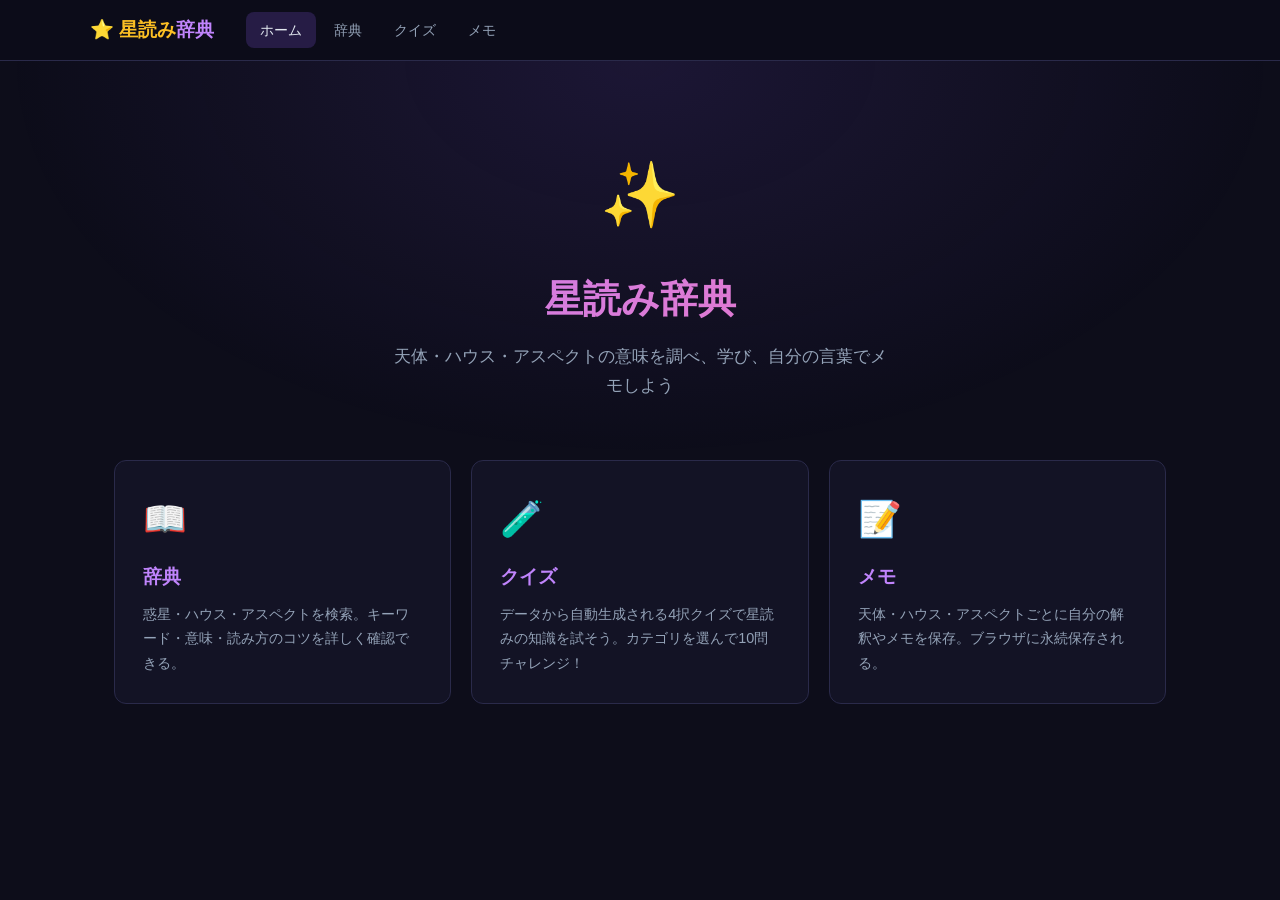
==== index.html @ 4957e8a0 "Initial commit: 星読み辞典 サイト骨格" ====
<!DOCTYPE html>
<html lang="ja">
<head>
  <meta charset="UTF-8">
  <meta name="viewport" content="width=device-width, initial-scale=1.0">
  <title>星読み辞典</title>
  <link rel="stylesheet" href="./css/style.css">
</head>
<body>
  <div class="stars-bg" id="stars-bg"></div>

  <nav>
    <div class="nav-inner">
      <a class="nav-logo" href="index.html">⭐ <span>星読み</span>辞典</a>
      <div class="nav-links">
        <a href="index.html">ホーム</a>
        <a href="dictionary.html">辞典</a>
        <a href="quiz.html">クイズ</a>
        <a href="memo.html">メモ</a>
      </div>
    </div>
  </nav>

  <main>
    <div class="hero">
      <span class="hero-symbol">✨</span>
      <h1>星読み辞典</h1>
      <p>天体・ハウス・アスペクトの意味を調べ、学び、自分の言葉でメモしよう</p>
    </div>

    <div class="cards-grid">
      <a class="card" href="dictionary.html">
        <span class="card-icon">📖</span>
        <h2>辞典</h2>
        <p>惑星・ハウス・アスペクトを検索。キーワード・意味・読み方のコツを詳しく確認できる。</p>
      </a>
      <a class="card" href="quiz.html">
        <span class="card-icon">🧪</span>
        <h2>クイズ</h2>
        <p>データから自動生成される4択クイズで星読みの知識を試そう。カテゴリを選んで10問チャレンジ！</p>
      </a>
      <a class="card" href="memo.html">
        <span class="card-icon">📝</span>
        <h2>メモ</h2>
        <p>天体・ハウス・アスペクトごとに自分の解釈やメモを保存。ブラウザに永続保存される。</p>
      </a>
    </div>
  </main>

  <div class="modal-overlay" id="modal-overlay">
    <div class="modal" id="modal-content"></div>
  </div>

  <script src="./js/app.js"></script>
</body>
</html>
---- css/style.css ----
:root {
  --bg: #0d0d1a;
  --bg-card: #131325;
  --bg-card2: #1a1a2e;
  --border: #2a2a4a;
  --accent: #8b5cf6;
  --accent2: #c084fc;
  --accent3: #f472b6;
  --gold: #fbbf24;
  --text: #e2e8f0;
  --text-muted: #94a3b8;
  --soft: #30d5c8;
  --hard: #f87171;
  --neutral: #a3e635;
  --radius: 12px;
  --shadow: 0 4px 20px rgba(139,92,246,0.15);
}

* { box-sizing: border-box; margin: 0; padding: 0; }

body {
  font-family: 'Hiragino Kaku Gothic ProN', 'Meiryo', sans-serif;
  background: var(--bg);
  color: var(--text);
  min-height: 100vh;
  line-height: 1.7;
}

/* ===== NAV ===== */
nav {
  background: rgba(13,13,26,0.95);
  backdrop-filter: blur(12px);
  border-bottom: 1px solid var(--border);
  position: sticky;
  top: 0;
  z-index: 100;
  padding: 0 24px;
}
.nav-inner {
  max-width: 1100px;
  margin: 0 auto;
  display: flex;
  align-items: center;
  gap: 32px;
  height: 60px;
}
.nav-logo {
  font-size: 1.2rem;
  font-weight: 700;
  color: var(--accent2);
  text-decoration: none;
  white-space: nowrap;
}
.nav-logo span { color: var(--gold); }
.nav-links { display: flex; gap: 4px; flex: 1; }
.nav-links a {
  color: var(--text-muted);
  text-decoration: none;
  padding: 6px 14px;
  border-radius: 8px;
  font-size: 0.9rem;
  transition: all 0.2s;
}
.nav-links a:hover, .nav-links a.active {
  color: var(--text);
  background: rgba(139,92,246,0.2);
}

/* ===== HERO (index) ===== */
.hero {
  text-align: center;
  padding: 80px 24px 60px;
  background: radial-gradient(ellipse at 50% 0%, rgba(139,92,246,0.12) 0%, transparent 70%);
}
.hero-symbol {
  font-size: 4rem;
  display: block;
  margin-bottom: 16px;
  animation: float 4s ease-in-out infinite;
}
@keyframes float {
  0%, 100% { transform: translateY(0); }
  50% { transform: translateY(-10px); }
}
.hero h1 {
  font-size: 2.4rem;
  font-weight: 800;
  background: linear-gradient(135deg, var(--accent2), var(--accent3));
  -webkit-background-clip: text;
  -webkit-text-fill-color: transparent;
  background-clip: text;
  margin-bottom: 12px;
}
.hero p { color: var(--text-muted); font-size: 1.05rem; max-width: 500px; margin: 0 auto; }

/* ===== CARDS GRID ===== */
.cards-grid {
  display: grid;
  grid-template-columns: repeat(auto-fit, minmax(280px, 1fr));
  gap: 20px;
  max-width: 1100px;
  margin: 0 auto;
  padding: 0 24px 80px;
}
.card {
  background: var(--bg-card);
  border: 1px solid var(--border);
  border-radius: var(--radius);
  padding: 28px;
  cursor: pointer;
  transition: all 0.25s;
  text-decoration: none;
  color: inherit;
  display: block;
}
.card:hover {
  border-color: var(--accent);
  box-shadow: var(--shadow);
  transform: translateY(-3px);
}
.card-icon { font-size: 2.2rem; margin-bottom: 12px; display: block; }
.card h2 { font-size: 1.2rem; margin-bottom: 8px; color: var(--accent2); }
.card p { color: var(--text-muted); font-size: 0.9rem; }

/* ===== PAGE HEADER ===== */
.page-header {
  max-width: 1100px;
  margin: 0 auto;
  padding: 40px 24px 24px;
}
.page-header h1 {
  font-size: 1.8rem;
  font-weight: 700;
  color: var(--accent2);
  margin-bottom: 6px;
}
.page-header p { color: var(--text-muted); font-size: 0.95rem; }

/* ===== TABS ===== */
.tabs {
  display: flex;
  gap: 4px;
  max-width: 1100px;
  margin: 0 auto 24px;
  padding: 0 24px;
}
.tab-btn {
  padding: 8px 20px;
  border: 1px solid var(--border);
  border-radius: 8px;
  background: transparent;
  color: var(--text-muted);
  cursor: pointer;
  font-size: 0.95rem;
  transition: all 0.2s;
  font-family: inherit;
}
.tab-btn:hover { color: var(--text); border-color: var(--accent); }
.tab-btn.active {
  background: rgba(139,92,246,0.2);
  border-color: var(--accent);
  color: var(--text);
}

/* ===== SEARCH ===== */
.search-bar {
  max-width: 1100px;
  margin: 0 auto 24px;
  padding: 0 24px;
}
.search-bar input {
  width: 100%;
  padding: 10px 16px;
  background: var(--bg-card);
  border: 1px solid var(--border);
  border-radius: 8px;
  color: var(--text);
  font-size: 0.95rem;
  font-family: inherit;
  outline: none;
  transition: border-color 0.2s;
}
.search-bar input:focus { border-color: var(--accent); }
.search-bar input::placeholder { color: var(--text-muted); }

/* ===== ITEM LIST ===== */
.item-list {
  max-width: 1100px;
  margin: 0 auto;
  padding: 0 24px 60px;
  display: grid;
  grid-template-columns: repeat(auto-fill, minmax(300px, 1fr));
  gap: 16px;
}
.item-card {
  background: var(--bg-card);
  border: 1px solid var(--border);
  border-radius: var(--radius);
  padding: 20px;
  cursor: pointer;
  transition: all 0.2s;
}
.item-card:hover {
  border-color: var(--accent);
  box-shadow: var(--shadow);
}
.item-card-header {
  display: flex;
  align-items: center;
  gap: 12px;
  margin-bottom: 10px;
}
.item-symbol {
  font-size: 1.6rem;
  width: 40px;
  text-align: center;
  flex-shrink: 0;
}
.item-title { font-size: 1.05rem; font-weight: 600; }
.item-sub { font-size: 0.82rem; color: var(--text-muted); }
.item-keywords {
  display: flex;
  flex-wrap: wrap;
  gap: 6px;
  margin-top: 10px;
}
.keyword-tag {
  background: rgba(139,92,246,0.15);
  border: 1px solid rgba(139,92,246,0.3);
  color: var(--accent2);
  padding: 2px 8px;
  border-radius: 20px;
  font-size: 0.78rem;
}
.nature-soft { color: var(--soft); }
.nature-hard { color: var(--hard); }
.nature-neutral { color: var(--neutral); }

/* ===== MODAL ===== */
.modal-overlay {
  display: none;
  position: fixed;
  inset: 0;
  background: rgba(0,0,0,0.7);
  backdrop-filter: blur(4px);
  z-index: 200;
  align-items: flex-start;
  justify-content: center;
  overflow-y: auto;
  padding: 40px 16px;
}
.modal-overlay.open { display: flex; }
.modal {
  background: var(--bg-card2);
  border: 1px solid var(--border);
  border-radius: 16px;
  width: 100%;
  max-width: 680px;
  padding: 32px;
  position: relative;
  animation: slideUp 0.25s ease;
}
@keyframes slideUp {
  from { opacity: 0; transform: translateY(20px); }
  to { opacity: 1; transform: translateY(0); }
}
.modal-close {
  position: absolute;
  top: 16px;
  right: 16px;
  background: transparent;
  border: none;
  color: var(--text-muted);
  font-size: 1.4rem;
  cursor: pointer;
  line-height: 1;
  padding: 4px 8px;
  border-radius: 6px;
}
.modal-close:hover { background: rgba(255,255,255,0.1); color: var(--text); }
.modal-symbol { font-size: 3rem; margin-bottom: 8px; display: block; }
.modal h2 { font-size: 1.5rem; font-weight: 700; margin-bottom: 4px; }
.modal-sub { color: var(--text-muted); margin-bottom: 20px; font-size: 0.9rem; }
.modal-section { margin-bottom: 20px; }
.modal-section h3 {
  font-size: 0.82rem;
  text-transform: uppercase;
  letter-spacing: 0.08em;
  color: var(--accent);
  margin-bottom: 8px;
  padding-bottom: 4px;
  border-bottom: 1px solid var(--border);
}
.modal-section p { color: var(--text-muted); font-size: 0.92rem; line-height: 1.8; }
.modal-note-area {
  width: 100%;
  background: var(--bg-card);
  border: 1px solid var(--border);
  border-radius: 8px;
  color: var(--text);
  padding: 10px 14px;
  font-size: 0.9rem;
  font-family: inherit;
  resize: vertical;
  min-height: 80px;
  outline: none;
  transition: border-color 0.2s;
}
.modal-note-area:focus { border-color: var(--accent); }
.modal-note-save {
  margin-top: 8px;
  padding: 7px 18px;
  background: var(--accent);
  border: none;
  border-radius: 8px;
  color: white;
  cursor: pointer;
  font-size: 0.88rem;
  font-family: inherit;
  transition: background 0.2s;
}
.modal-note-save:hover { background: var(--accent2); }
.saved-badge {
  display: inline-block;
  margin-left: 10px;
  color: var(--soft);
  font-size: 0.82rem;
  opacity: 0;
  transition: opacity 0.3s;
}
.saved-badge.show { opacity: 1; }

/* ===== QUIZ ===== */
.quiz-wrap {
  max-width: 700px;
  margin: 0 auto;
  padding: 0 24px 60px;
}
.quiz-settings {
  background: var(--bg-card);
  border: 1px solid var(--border);
  border-radius: var(--radius);
  padding: 24px;
  margin-bottom: 24px;
}
.quiz-settings h2 { font-size: 1.1rem; margin-bottom: 16px; color: var(--accent2); }
.checkbox-group { display: flex; gap: 12px; flex-wrap: wrap; margin-bottom: 16px; }
.checkbox-group label {
  display: flex;
  align-items: center;
  gap: 6px;
  cursor: pointer;
  padding: 6px 14px;
  border: 1px solid var(--border);
  border-radius: 8px;
  font-size: 0.9rem;
  transition: all 0.2s;
}
.checkbox-group input[type=checkbox] { display: none; }
.checkbox-group label:has(input:checked) {
  border-color: var(--accent);
  background: rgba(139,92,246,0.2);
  color: var(--text);
}
.btn-primary {
  padding: 10px 24px;
  background: var(--accent);
  border: none;
  border-radius: 10px;
  color: white;
  font-size: 1rem;
  font-family: inherit;
  cursor: pointer;
  transition: all 0.2s;
}
.btn-primary:hover { background: var(--accent2); transform: translateY(-1px); }
.btn-primary:disabled { opacity: 0.5; cursor: default; transform: none; }

.quiz-card {
  background: var(--bg-card);
  border: 1px solid var(--border);
  border-radius: var(--radius);
  padding: 28px;
}
.quiz-progress {
  font-size: 0.85rem;
  color: var(--text-muted);
  margin-bottom: 8px;
}
.quiz-score-inline { float: right; }
.quiz-question {
  font-size: 1.15rem;
  font-weight: 600;
  margin-bottom: 6px;
}
.quiz-category {
  font-size: 0.8rem;
  color: var(--accent);
  margin-bottom: 20px;
}
.quiz-choices { display: flex; flex-direction: column; gap: 10px; }
.choice-btn {
  padding: 12px 18px;
  background: var(--bg-card2);
  border: 1px solid var(--border);
  border-radius: 10px;
  color: var(--text);
  font-size: 0.95rem;
  font-family: inherit;
  cursor: pointer;
  text-align: left;
  transition: all 0.2s;
}
.choice-btn:hover:not(:disabled) { border-color: var(--accent); background: rgba(139,92,246,0.1); }
.choice-btn.correct { border-color: var(--soft); background: rgba(48,213,200,0.12); color: var(--soft); }
.choice-btn.wrong { border-color: var(--hard); background: rgba(248,113,113,0.12); color: var(--hard); }
.choice-btn:disabled { cursor: default; }
.quiz-feedback {
  margin-top: 16px;
  padding: 12px 16px;
  border-radius: 8px;
  font-size: 0.9rem;
  display: none;
}
.quiz-feedback.show { display: block; }
.quiz-feedback.correct { background: rgba(48,213,200,0.1); color: var(--soft); border: 1px solid rgba(48,213,200,0.3); }
.quiz-feedback.wrong { background: rgba(248,113,113,0.1); color: var(--hard); border: 1px solid rgba(248,113,113,0.3); }
.quiz-next { margin-top: 14px; display: none; }
.quiz-next.show { display: block; }

.quiz-result {
  text-align: center;
  padding: 40px 24px;
  background: var(--bg-card);
  border: 1px solid var(--border);
  border-radius: var(--radius);
}
.result-score { font-size: 3.5rem; font-weight: 800; color: var(--accent2); margin-bottom: 8px; }
.result-msg { color: var(--text-muted); margin-bottom: 24px; }

/* ===== MEMO ===== */
.memo-wrap {
  max-width: 1100px;
  margin: 0 auto;
  padding: 0 24px 60px;
  display: grid;
  grid-template-columns: 320px 1fr;
  gap: 24px;
  align-items: start;
}
@media (max-width: 700px) { .memo-wrap { grid-template-columns: 1fr; } }
.memo-sidebar {
  background: var(--bg-card);
  border: 1px solid var(--border);
  border-radius: var(--radius);
  overflow: hidden;
  position: sticky;
  top: 80px;
}
.memo-sidebar-header {
  padding: 14px 18px;
  border-bottom: 1px solid var(--border);
  font-size: 0.85rem;
  color: var(--text-muted);
}
.memo-list { max-height: 60vh; overflow-y: auto; }
.memo-list-item {
  padding: 12px 18px;
  border-bottom: 1px solid var(--border);
  cursor: pointer;
  transition: background 0.15s;
  display: flex;
  align-items: center;
  gap: 10px;
}
.memo-list-item:hover { background: rgba(139,92,246,0.08); }
.memo-list-item.active { background: rgba(139,92,246,0.15); border-left: 3px solid var(--accent); }
.memo-item-sym { font-size: 1.2rem; }
.memo-item-name { font-size: 0.9rem; font-weight: 500; }
.memo-item-preview { font-size: 0.75rem; color: var(--text-muted); white-space: nowrap; overflow: hidden; text-overflow: ellipsis; max-width: 160px; }
.memo-main {
  background: var(--bg-card);
  border: 1px solid var(--border);
  border-radius: var(--radius);
  padding: 28px;
}
.memo-main-header { margin-bottom: 20px; }
.memo-main-header h2 { font-size: 1.3rem; font-weight: 700; margin-bottom: 4px; }
.memo-main-header p { color: var(--text-muted); font-size: 0.88rem; }
.memo-editor {
  width: 100%;
  background: var(--bg-card2);
  border: 1px solid var(--border);
  border-radius: 10px;
  color: var(--text);
  padding: 14px;
  font-size: 0.93rem;
  font-family: inherit;
  resize: vertical;
  min-height: 200px;
  outline: none;
  line-height: 1.8;
  transition: border-color 0.2s;
}
.memo-editor:focus { border-color: var(--accent); }
.memo-actions {
  display: flex;
  align-items: center;
  gap: 12px;
  margin-top: 12px;
}
.memo-timestamp { font-size: 0.8rem; color: var(--text-muted); margin-left: auto; }
.memo-empty {
  color: var(--text-muted);
  font-size: 0.95rem;
  padding: 40px;
  text-align: center;
}

/* ===== STARS BG ===== */
.stars-bg {
  position: fixed;
  inset: 0;
  pointer-events: none;
  z-index: 0;
  overflow: hidden;
}
.star {
  position: absolute;
  border-radius: 50%;
  background: white;
  animation: twinkle var(--d, 3s) ease-in-out infinite;
  opacity: 0;
}
@keyframes twinkle {
  0%, 100% { opacity: 0; }
  50% { opacity: var(--o, 0.6); }
}
main, nav { position: relative; z-index: 1; }

/* ===== UTIL ===== */
.no-results { grid-column: 1/-1; color: var(--text-muted); text-align: center; padding: 40px; }
.badge {
  display: inline-block;
  padding: 2px 10px;
  border-radius: 20px;
  font-size: 0.78rem;
}
.badge-personal { background: rgba(244,114,182,0.15); color: var(--accent3); border: 1px solid rgba(244,114,182,0.3); }
.badge-social { background: rgba(251,191,36,0.15); color: var(--gold); border: 1px solid rgba(251,191,36,0.3); }
.badge-transpersonal { background: rgba(139,92,246,0.15); color: var(--accent2); border: 1px solid rgba(139,92,246,0.3); }
.tag-soft { background: rgba(48,213,200,0.12); color: var(--soft); border: 1px solid rgba(48,213,200,0.25); }
.tag-hard { background: rgba(248,113,113,0.12); color: var(--hard); border: 1px solid rgba(248,113,113,0.25); }
.tag-neutral { background: rgba(163,230,53,0.12); color: var(--neutral); border: 1px solid rgba(163,230,53,0.25); }
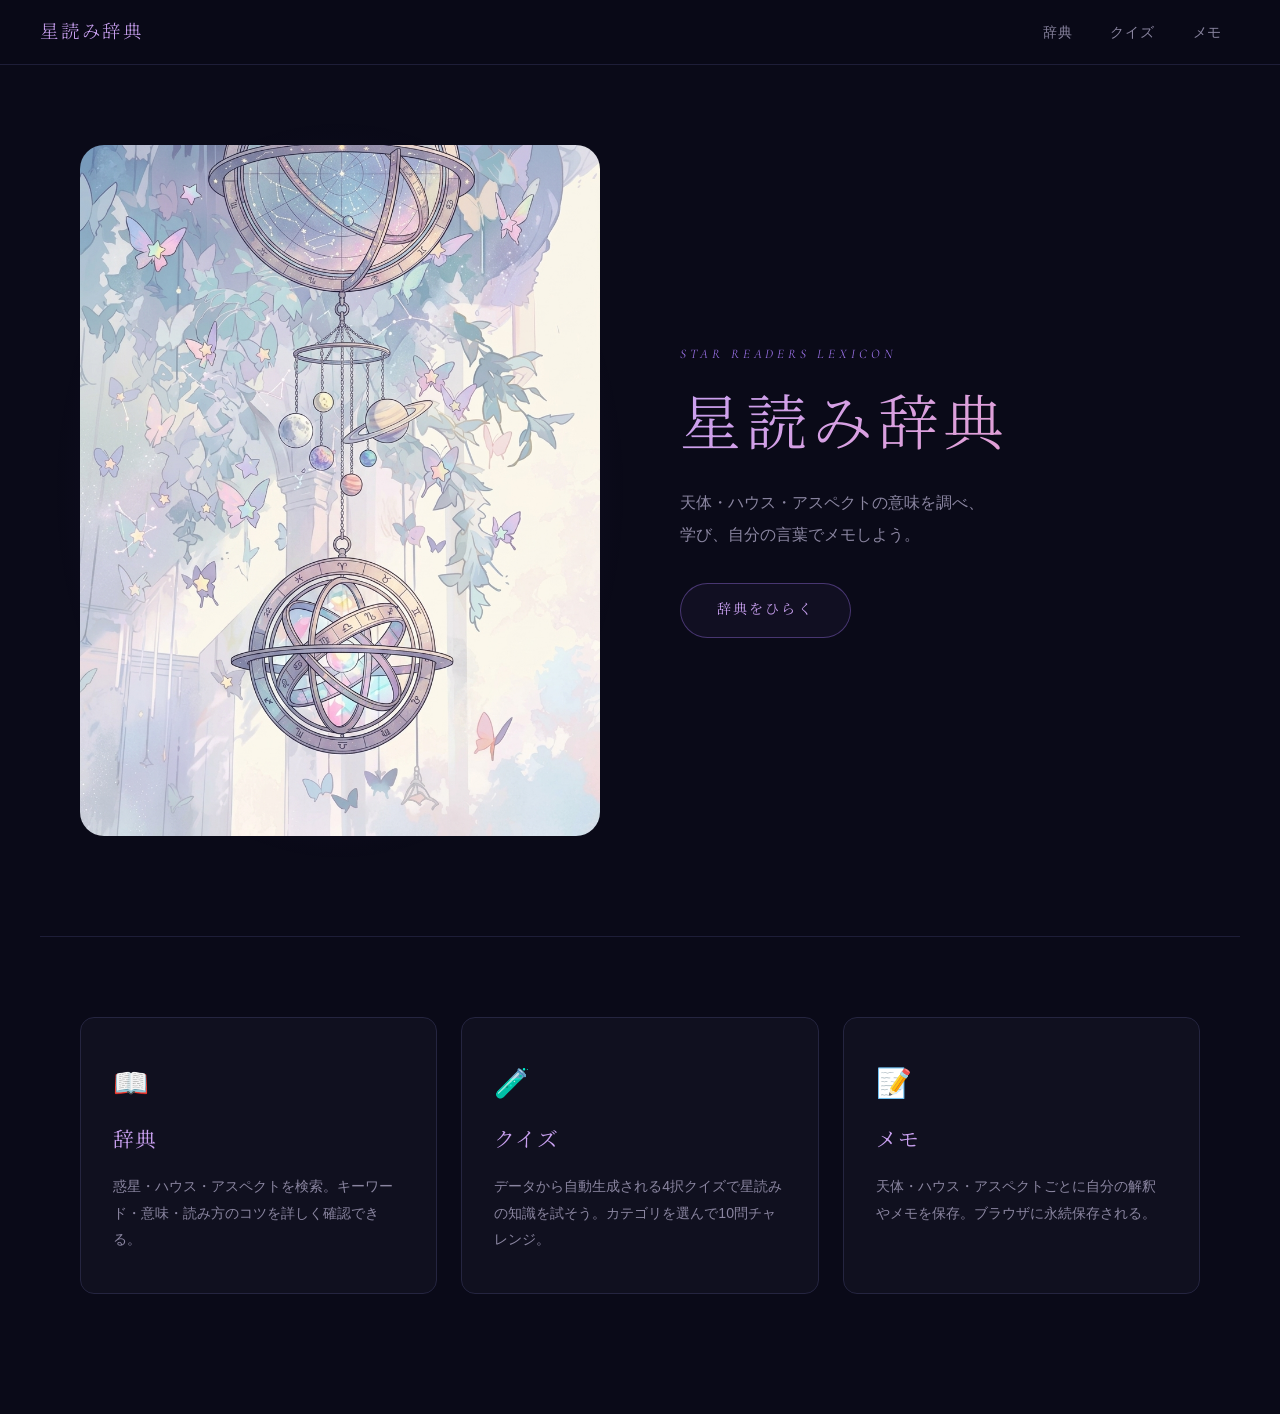
==== commit f259636c: "design: サイト全体をリデザイン・トップにイラスト追加 Co-Authored-By: Claude Sonnet 4.6 <noreply@anthropic.com>" ====
--- a/index.html
+++ b/index.html
@@ -4,6 +4,9 @@
   <meta charset="UTF-8">
   <meta name="viewport" content="width=device-width, initial-scale=1.0">
   <title>星読み辞典</title>
+  <link rel="preconnect" href="https://fonts.googleapis.com">
+  <link rel="preconnect" href="https://fonts.gstatic.com" crossorigin>
+  <link href="https://fonts.googleapis.com/css2?family=Cormorant+Garamond:ital,wght@0,300;0,400;1,300&family=Noto+Serif+JP:wght@300;400&display=swap" rel="stylesheet">
   <link rel="stylesheet" href="./css/style.css">
 </head>
 <body>
@@ -11,9 +14,8 @@
 
   <nav>
     <div class="nav-inner">
-      <a class="nav-logo" href="index.html">⭐ <span>星読み</span>辞典</a>
+      <a class="nav-logo" href="index.html">星読み辞典</a>
       <div class="nav-links">
-        <a href="index.html">ホーム</a>
         <a href="dictionary.html">辞典</a>
         <a href="quiz.html">クイズ</a>
         <a href="memo.html">メモ</a>
@@ -22,29 +24,35 @@
   </nav>
 
   <main>
-    <div class="hero">
-      <span class="hero-symbol">✨</span>
-      <h1>星読み辞典</h1>
-      <p>天体・ハウス・アスペクトの意味を調べ、学び、自分の言葉でメモしよう</p>
-    </div>
+    <section class="hero">
+      <div class="hero-image-wrap">
+        <img src="./hero.png" alt="星読み辞典" class="hero-img">
+      </div>
+      <div class="hero-text">
+        <span class="hero-eyebrow">Star Readers Lexicon</span>
+        <h1>星読み辞典</h1>
+        <p>天体・ハウス・アスペクトの意味を調べ、<br>学び、自分の言葉でメモしよう。</p>
+        <a href="dictionary.html" class="hero-cta">辞典をひらく</a>
+      </div>
+    </section>
 
-    <div class="cards-grid">
-      <a class="card" href="dictionary.html">
-        <span class="card-icon">📖</span>
+    <section class="features">
+      <a class="feature-card" href="dictionary.html">
+        <span class="feature-icon">📖</span>
         <h2>辞典</h2>
         <p>惑星・ハウス・アスペクトを検索。キーワード・意味・読み方のコツを詳しく確認できる。</p>
       </a>
-      <a class="card" href="quiz.html">
-        <span class="card-icon">🧪</span>
+      <a class="feature-card" href="quiz.html">
+        <span class="feature-icon">🧪</span>
         <h2>クイズ</h2>
-        <p>データから自動生成される4択クイズで星読みの知識を試そう。カテゴリを選んで10問チャレンジ！</p>
+        <p>データから自動生成される4択クイズで星読みの知識を試そう。カテゴリを選んで10問チャレンジ。</p>
       </a>
-      <a class="card" href="memo.html">
-        <span class="card-icon">📝</span>
+      <a class="feature-card" href="memo.html">
+        <span class="feature-icon">📝</span>
         <h2>メモ</h2>
         <p>天体・ハウス・アスペクトごとに自分の解釈やメモを保存。ブラウザに永続保存される。</p>
       </a>
-    </div>
+    </section>
   </main>
 
   <div class="modal-overlay" id="modal-overlay">
--- a/css/style.css
+++ b/css/style.css
@@ -1,236 +1,302 @@
 :root {
-  --bg: #0d0d1a;
-  --bg-card: #131325;
-  --bg-card2: #1a1a2e;
-  --border: #2a2a4a;
-  --accent: #8b5cf6;
-  --accent2: #c084fc;
-  --accent3: #f472b6;
-  --gold: #fbbf24;
-  --text: #e2e8f0;
-  --text-muted: #94a3b8;
-  --soft: #30d5c8;
-  --hard: #f87171;
-  --neutral: #a3e635;
-  --radius: 12px;
-  --shadow: 0 4px 20px rgba(139,92,246,0.15);
+  --bg: #0a0a18;
+  --bg-card: #10101f;
+  --bg-card2: #16162a;
+  --border: #1e1e38;
+  --border-soft: #252540;
+  --accent: #9b72e8;
+  --accent2: #c9a0f0;
+  --accent3: #f0a0c8;
+  --gold: #e8c97a;
+  --text: #e8e4f0;
+  --text-muted: #8a85a0;
+  --text-faint: #4a4660;
+  --soft: #6dd5c8;
+  --hard: #f08080;
+  --neutral: #a0d870;
+  --radius: 14px;
+  --shadow: 0 8px 40px rgba(100,60,200,0.12);
+  --font-serif: 'Cormorant Garamond', 'Noto Serif JP', serif;
+  --font-sans: 'Hiragino Kaku Gothic ProN', 'Meiryo', sans-serif;
 }
 
 * { box-sizing: border-box; margin: 0; padding: 0; }
 
 body {
-  font-family: 'Hiragino Kaku Gothic ProN', 'Meiryo', sans-serif;
+  font-family: var(--font-sans);
   background: var(--bg);
   color: var(--text);
   min-height: 100vh;
-  line-height: 1.7;
+  line-height: 1.75;
 }
 
 /* ===== NAV ===== */
 nav {
-  background: rgba(13,13,26,0.95);
-  backdrop-filter: blur(12px);
+  background: rgba(10,10,24,0.85);
+  backdrop-filter: blur(20px);
   border-bottom: 1px solid var(--border);
   position: sticky;
   top: 0;
   z-index: 100;
-  padding: 0 24px;
+  padding: 0 40px;
 }
 .nav-inner {
-  max-width: 1100px;
+  max-width: 1200px;
   margin: 0 auto;
   display: flex;
   align-items: center;
-  gap: 32px;
-  height: 60px;
+  justify-content: space-between;
+  height: 64px;
 }
 .nav-logo {
-  font-size: 1.2rem;
-  font-weight: 700;
+  font-family: var(--font-serif);
+  font-size: 1.15rem;
+  font-weight: 300;
+  letter-spacing: 0.15em;
   color: var(--accent2);
   text-decoration: none;
-  white-space: nowrap;
-}
-.nav-logo span { color: var(--gold); }
-.nav-links { display: flex; gap: 4px; flex: 1; }
+}
+.nav-links { display: flex; gap: 2px; }
 .nav-links a {
   color: var(--text-muted);
   text-decoration: none;
-  padding: 6px 14px;
+  padding: 6px 18px;
   border-radius: 8px;
-  font-size: 0.9rem;
+  font-size: 0.88rem;
+  letter-spacing: 0.05em;
   transition: all 0.2s;
 }
 .nav-links a:hover, .nav-links a.active {
   color: var(--text);
-  background: rgba(139,92,246,0.2);
-}
-
-/* ===== HERO (index) ===== */
+  background: rgba(155,114,232,0.12);
+}
+
+/* ===== HERO ===== */
 .hero {
-  text-align: center;
-  padding: 80px 24px 60px;
-  background: radial-gradient(ellipse at 50% 0%, rgba(139,92,246,0.12) 0%, transparent 70%);
-}
-.hero-symbol {
-  font-size: 4rem;
+  max-width: 1200px;
+  margin: 0 auto;
+  padding: 80px 40px 100px;
+  display: grid;
+  grid-template-columns: 1fr 1fr;
+  gap: 80px;
+  align-items: center;
+  min-height: calc(100vh - 64px);
+}
+.hero-image-wrap {
+  position: relative;
+}
+.hero-image-wrap::before {
+  content: '';
+  position: absolute;
+  inset: -30px;
+  background: radial-gradient(ellipse, rgba(155,114,232,0.15) 0%, transparent 70%);
+  border-radius: 50%;
+  pointer-events: none;
+}
+.hero-img {
+  width: 100%;
+  max-width: 520px;
+  border-radius: 24px;
   display: block;
-  margin-bottom: 16px;
-  animation: float 4s ease-in-out infinite;
-}
-@keyframes float {
-  0%, 100% { transform: translateY(0); }
-  50% { transform: translateY(-10px); }
-}
-.hero h1 {
-  font-size: 2.4rem;
-  font-weight: 800;
-  background: linear-gradient(135deg, var(--accent2), var(--accent3));
+  margin: 0 auto;
+  position: relative;
+  z-index: 1;
+}
+.hero-text {
+  display: flex;
+  flex-direction: column;
+  gap: 24px;
+}
+.hero-eyebrow {
+  font-family: var(--font-serif);
+  font-size: 0.82rem;
+  letter-spacing: 0.3em;
+  color: var(--accent);
+  text-transform: uppercase;
+  font-style: italic;
+}
+.hero-text h1 {
+  font-family: var(--font-serif);
+  font-size: 3.8rem;
+  font-weight: 300;
+  letter-spacing: 0.08em;
+  line-height: 1.2;
+  background: linear-gradient(135deg, var(--accent2) 0%, var(--accent3) 100%);
   -webkit-background-clip: text;
   -webkit-text-fill-color: transparent;
   background-clip: text;
-  margin-bottom: 12px;
-}
-.hero p { color: var(--text-muted); font-size: 1.05rem; max-width: 500px; margin: 0 auto; }
-
-/* ===== CARDS GRID ===== */
-.cards-grid {
+}
+.hero-text p {
+  color: var(--text-muted);
+  font-size: 1rem;
+  line-height: 2;
+  font-weight: 300;
+}
+.hero-cta {
+  display: inline-block;
+  margin-top: 8px;
+  padding: 14px 36px;
+  border: 1px solid rgba(155,114,232,0.4);
+  border-radius: 40px;
+  color: var(--accent2);
+  text-decoration: none;
+  font-size: 0.88rem;
+  letter-spacing: 0.15em;
+  font-family: var(--font-serif);
+  transition: all 0.3s;
+  align-self: flex-start;
+  background: rgba(155,114,232,0.05);
+}
+.hero-cta:hover {
+  background: rgba(155,114,232,0.15);
+  border-color: var(--accent2);
+  transform: translateY(-2px);
+}
+
+/* ===== FEATURES ===== */
+.features {
+  max-width: 1200px;
+  margin: 0 auto;
+  padding: 0 40px 120px;
   display: grid;
-  grid-template-columns: repeat(auto-fit, minmax(280px, 1fr));
-  gap: 20px;
-  max-width: 1100px;
-  margin: 0 auto;
-  padding: 0 24px 80px;
-}
-.card {
-  background: var(--bg-card);
-  border: 1px solid var(--border);
+  grid-template-columns: repeat(3, 1fr);
+  gap: 24px;
+  border-top: 1px solid var(--border);
+  padding-top: 80px;
+}
+.feature-card {
+  padding: 40px 32px;
+  border: 1px solid var(--border-soft);
   border-radius: var(--radius);
-  padding: 28px;
-  cursor: pointer;
-  transition: all 0.25s;
   text-decoration: none;
   color: inherit;
-  display: block;
-}
-.card:hover {
-  border-color: var(--accent);
+  display: flex;
+  flex-direction: column;
+  gap: 14px;
+  transition: all 0.3s;
+  background: var(--bg-card);
+}
+.feature-card:hover {
+  border-color: rgba(155,114,232,0.4);
+  transform: translateY(-4px);
   box-shadow: var(--shadow);
-  transform: translateY(-3px);
-}
-.card-icon { font-size: 2.2rem; margin-bottom: 12px; display: block; }
-.card h2 { font-size: 1.2rem; margin-bottom: 8px; color: var(--accent2); }
-.card p { color: var(--text-muted); font-size: 0.9rem; }
+}
+.feature-icon { font-size: 1.8rem; }
+.feature-card h2 {
+  font-family: var(--font-serif);
+  font-size: 1.3rem;
+  font-weight: 400;
+  letter-spacing: 0.05em;
+  color: var(--accent2);
+}
+.feature-card p { color: var(--text-muted); font-size: 0.88rem; line-height: 1.9; }
 
 /* ===== PAGE HEADER ===== */
 .page-header {
-  max-width: 1100px;
-  margin: 0 auto;
-  padding: 40px 24px 24px;
+  max-width: 1200px;
+  margin: 0 auto;
+  padding: 56px 40px 32px;
+  border-bottom: 1px solid var(--border);
+  margin-bottom: 40px;
 }
 .page-header h1 {
-  font-size: 1.8rem;
-  font-weight: 700;
+  font-family: var(--font-serif);
+  font-size: 2rem;
+  font-weight: 300;
+  letter-spacing: 0.1em;
   color: var(--accent2);
   margin-bottom: 6px;
 }
-.page-header p { color: var(--text-muted); font-size: 0.95rem; }
+.page-header p { color: var(--text-muted); font-size: 0.9rem; }
 
 /* ===== TABS ===== */
 .tabs {
   display: flex;
-  gap: 4px;
-  max-width: 1100px;
-  margin: 0 auto 24px;
-  padding: 0 24px;
+  gap: 6px;
+  max-width: 1200px;
+  margin: 0 auto 28px;
+  padding: 0 40px;
+  flex-wrap: wrap;
 }
 .tab-btn {
-  padding: 8px 20px;
-  border: 1px solid var(--border);
-  border-radius: 8px;
+  padding: 7px 22px;
+  border: 1px solid var(--border-soft);
+  border-radius: 40px;
   background: transparent;
   color: var(--text-muted);
   cursor: pointer;
-  font-size: 0.95rem;
+  font-size: 0.88rem;
+  letter-spacing: 0.05em;
   transition: all 0.2s;
-  font-family: inherit;
+  font-family: var(--font-sans);
 }
 .tab-btn:hover { color: var(--text); border-color: var(--accent); }
 .tab-btn.active {
-  background: rgba(139,92,246,0.2);
+  background: rgba(155,114,232,0.15);
   border-color: var(--accent);
   color: var(--text);
 }
 
 /* ===== SEARCH ===== */
 .search-bar {
-  max-width: 1100px;
-  margin: 0 auto 24px;
-  padding: 0 24px;
+  max-width: 1200px;
+  margin: 0 auto 28px;
+  padding: 0 40px;
 }
 .search-bar input {
   width: 100%;
-  padding: 10px 16px;
-  background: var(--bg-card);
-  border: 1px solid var(--border);
-  border-radius: 8px;
-  color: var(--text);
-  font-size: 0.95rem;
-  font-family: inherit;
+  padding: 12px 20px;
+  background: var(--bg-card);
+  border: 1px solid var(--border-soft);
+  border-radius: 40px;
+  color: var(--text);
+  font-size: 0.9rem;
+  font-family: var(--font-sans);
   outline: none;
   transition: border-color 0.2s;
 }
 .search-bar input:focus { border-color: var(--accent); }
-.search-bar input::placeholder { color: var(--text-muted); }
+.search-bar input::placeholder { color: var(--text-faint); }
 
 /* ===== ITEM LIST ===== */
 .item-list {
-  max-width: 1100px;
-  margin: 0 auto;
-  padding: 0 24px 60px;
+  max-width: 1200px;
+  margin: 0 auto;
+  padding: 0 40px 80px;
   display: grid;
   grid-template-columns: repeat(auto-fill, minmax(300px, 1fr));
   gap: 16px;
 }
 .item-card {
   background: var(--bg-card);
-  border: 1px solid var(--border);
+  border: 1px solid var(--border-soft);
   border-radius: var(--radius);
-  padding: 20px;
-  cursor: pointer;
-  transition: all 0.2s;
+  padding: 24px;
+  cursor: pointer;
+  transition: all 0.25s;
 }
 .item-card:hover {
-  border-color: var(--accent);
+  border-color: rgba(155,114,232,0.4);
   box-shadow: var(--shadow);
+  transform: translateY(-2px);
 }
 .item-card-header {
   display: flex;
   align-items: center;
-  gap: 12px;
-  margin-bottom: 10px;
-}
-.item-symbol {
-  font-size: 1.6rem;
-  width: 40px;
-  text-align: center;
-  flex-shrink: 0;
-}
-.item-title { font-size: 1.05rem; font-weight: 600; }
-.item-sub { font-size: 0.82rem; color: var(--text-muted); }
-.item-keywords {
-  display: flex;
-  flex-wrap: wrap;
-  gap: 6px;
-  margin-top: 10px;
-}
+  gap: 14px;
+  margin-bottom: 12px;
+}
+.item-symbol { font-size: 1.6rem; width: 40px; text-align: center; flex-shrink: 0; }
+.item-title { font-size: 1rem; font-weight: 500; }
+.item-sub { font-size: 0.8rem; color: var(--text-muted); }
+.item-keywords { display: flex; flex-wrap: wrap; gap: 6px; margin-top: 12px; }
 .keyword-tag {
-  background: rgba(139,92,246,0.15);
-  border: 1px solid rgba(139,92,246,0.3);
-  color: var(--accent2);
-  padding: 2px 8px;
+  background: rgba(155,114,232,0.1);
+  border: 1px solid rgba(155,114,232,0.2);
+  color: var(--accent2);
+  padding: 2px 10px;
   border-radius: 20px;
-  font-size: 0.78rem;
+  font-size: 0.76rem;
 }
 .nature-soft { color: var(--soft); }
 .nature-hard { color: var(--hard); }
@@ -241,66 +307,70 @@
   display: none;
   position: fixed;
   inset: 0;
-  background: rgba(0,0,0,0.7);
-  backdrop-filter: blur(4px);
+  background: rgba(0,0,0,0.75);
+  backdrop-filter: blur(8px);
   z-index: 200;
   align-items: flex-start;
   justify-content: center;
   overflow-y: auto;
-  padding: 40px 16px;
+  padding: 60px 20px;
 }
 .modal-overlay.open { display: flex; }
 .modal {
   background: var(--bg-card2);
-  border: 1px solid var(--border);
-  border-radius: 16px;
+  border: 1px solid var(--border-soft);
+  border-radius: 20px;
   width: 100%;
   max-width: 680px;
-  padding: 32px;
+  padding: 40px;
   position: relative;
-  animation: slideUp 0.25s ease;
+  animation: slideUp 0.3s ease;
 }
 @keyframes slideUp {
-  from { opacity: 0; transform: translateY(20px); }
+  from { opacity: 0; transform: translateY(24px); }
   to { opacity: 1; transform: translateY(0); }
 }
 .modal-close {
   position: absolute;
-  top: 16px;
-  right: 16px;
+  top: 20px;
+  right: 20px;
   background: transparent;
   border: none;
   color: var(--text-muted);
-  font-size: 1.4rem;
-  cursor: pointer;
-  line-height: 1;
-  padding: 4px 8px;
-  border-radius: 6px;
-}
-.modal-close:hover { background: rgba(255,255,255,0.1); color: var(--text); }
-.modal-symbol { font-size: 3rem; margin-bottom: 8px; display: block; }
-.modal h2 { font-size: 1.5rem; font-weight: 700; margin-bottom: 4px; }
-.modal-sub { color: var(--text-muted); margin-bottom: 20px; font-size: 0.9rem; }
-.modal-section { margin-bottom: 20px; }
+  font-size: 1.3rem;
+  cursor: pointer;
+  padding: 6px 10px;
+  border-radius: 8px;
+}
+.modal-close:hover { background: rgba(255,255,255,0.08); color: var(--text); }
+.modal-symbol { font-size: 2.8rem; margin-bottom: 10px; display: block; }
+.modal h2 {
+  font-family: var(--font-serif);
+  font-size: 1.6rem;
+  font-weight: 400;
+  margin-bottom: 4px;
+}
+.modal-sub { color: var(--text-muted); margin-bottom: 24px; font-size: 0.88rem; }
+.modal-section { margin-bottom: 24px; }
 .modal-section h3 {
-  font-size: 0.82rem;
+  font-size: 0.76rem;
   text-transform: uppercase;
-  letter-spacing: 0.08em;
+  letter-spacing: 0.12em;
   color: var(--accent);
-  margin-bottom: 8px;
-  padding-bottom: 4px;
+  margin-bottom: 10px;
+  padding-bottom: 6px;
   border-bottom: 1px solid var(--border);
 }
-.modal-section p { color: var(--text-muted); font-size: 0.92rem; line-height: 1.8; }
+.modal-section p { color: var(--text-muted); font-size: 0.9rem; line-height: 1.9; }
 .modal-note-area {
   width: 100%;
   background: var(--bg-card);
-  border: 1px solid var(--border);
-  border-radius: 8px;
-  color: var(--text);
-  padding: 10px 14px;
+  border: 1px solid var(--border-soft);
+  border-radius: 10px;
+  color: var(--text);
+  padding: 12px 16px;
   font-size: 0.9rem;
-  font-family: inherit;
+  font-family: var(--font-sans);
   resize: vertical;
   min-height: 80px;
   outline: none;
@@ -308,23 +378,23 @@
 }
 .modal-note-area:focus { border-color: var(--accent); }
 .modal-note-save {
-  margin-top: 8px;
-  padding: 7px 18px;
-  background: var(--accent);
-  border: none;
-  border-radius: 8px;
-  color: white;
-  cursor: pointer;
-  font-size: 0.88rem;
-  font-family: inherit;
-  transition: background 0.2s;
-}
-.modal-note-save:hover { background: var(--accent2); }
+  margin-top: 10px;
+  padding: 8px 22px;
+  background: rgba(155,114,232,0.2);
+  border: 1px solid rgba(155,114,232,0.4);
+  border-radius: 40px;
+  color: var(--accent2);
+  cursor: pointer;
+  font-size: 0.85rem;
+  font-family: var(--font-sans);
+  transition: all 0.2s;
+}
+.modal-note-save:hover { background: rgba(155,114,232,0.35); }
 .saved-badge {
   display: inline-block;
   margin-left: 10px;
   color: var(--soft);
-  font-size: 0.82rem;
+  font-size: 0.8rem;
   opacity: 0;
   transition: opacity 0.3s;
 }
@@ -332,190 +402,197 @@
 
 /* ===== QUIZ ===== */
 .quiz-wrap {
-  max-width: 700px;
-  margin: 0 auto;
-  padding: 0 24px 60px;
+  max-width: 720px;
+  margin: 0 auto;
+  padding: 0 40px 80px;
 }
 .quiz-settings {
   background: var(--bg-card);
-  border: 1px solid var(--border);
+  border: 1px solid var(--border-soft);
   border-radius: var(--radius);
-  padding: 24px;
-  margin-bottom: 24px;
-}
-.quiz-settings h2 { font-size: 1.1rem; margin-bottom: 16px; color: var(--accent2); }
-.checkbox-group { display: flex; gap: 12px; flex-wrap: wrap; margin-bottom: 16px; }
+  padding: 32px;
+  margin-bottom: 28px;
+}
+.quiz-settings h2 {
+  font-family: var(--font-serif);
+  font-size: 1.1rem;
+  font-weight: 400;
+  margin-bottom: 20px;
+  color: var(--accent2);
+  letter-spacing: 0.05em;
+}
+.checkbox-group { display: flex; gap: 10px; flex-wrap: wrap; margin-bottom: 20px; }
 .checkbox-group label {
   display: flex;
   align-items: center;
   gap: 6px;
   cursor: pointer;
-  padding: 6px 14px;
-  border: 1px solid var(--border);
-  border-radius: 8px;
-  font-size: 0.9rem;
+  padding: 6px 16px;
+  border: 1px solid var(--border-soft);
+  border-radius: 40px;
+  font-size: 0.88rem;
   transition: all 0.2s;
 }
 .checkbox-group input[type=checkbox] { display: none; }
 .checkbox-group label:has(input:checked) {
   border-color: var(--accent);
-  background: rgba(139,92,246,0.2);
+  background: rgba(155,114,232,0.15);
   color: var(--text);
 }
 .btn-primary {
-  padding: 10px 24px;
-  background: var(--accent);
-  border: none;
-  border-radius: 10px;
-  color: white;
-  font-size: 1rem;
-  font-family: inherit;
+  padding: 11px 28px;
+  background: rgba(155,114,232,0.2);
+  border: 1px solid rgba(155,114,232,0.4);
+  border-radius: 40px;
+  color: var(--accent2);
+  font-size: 0.92rem;
+  font-family: var(--font-sans);
   cursor: pointer;
   transition: all 0.2s;
-}
-.btn-primary:hover { background: var(--accent2); transform: translateY(-1px); }
-.btn-primary:disabled { opacity: 0.5; cursor: default; transform: none; }
+  letter-spacing: 0.05em;
+}
+.btn-primary:hover { background: rgba(155,114,232,0.35); transform: translateY(-1px); }
+.btn-primary:disabled { opacity: 0.4; cursor: default; transform: none; }
 
 .quiz-card {
   background: var(--bg-card);
-  border: 1px solid var(--border);
+  border: 1px solid var(--border-soft);
   border-radius: var(--radius);
-  padding: 28px;
-}
-.quiz-progress {
-  font-size: 0.85rem;
-  color: var(--text-muted);
-  margin-bottom: 8px;
-}
+  padding: 36px;
+}
+.quiz-progress { font-size: 0.82rem; color: var(--text-muted); margin-bottom: 10px; }
 .quiz-score-inline { float: right; }
-.quiz-question {
-  font-size: 1.15rem;
-  font-weight: 600;
-  margin-bottom: 6px;
-}
-.quiz-category {
-  font-size: 0.8rem;
-  color: var(--accent);
-  margin-bottom: 20px;
-}
+.quiz-question { font-size: 1.1rem; font-weight: 500; margin-bottom: 6px; line-height: 1.7; }
+.quiz-category { font-size: 0.78rem; color: var(--accent); margin-bottom: 24px; letter-spacing: 0.05em; }
 .quiz-choices { display: flex; flex-direction: column; gap: 10px; }
 .choice-btn {
-  padding: 12px 18px;
+  padding: 14px 20px;
   background: var(--bg-card2);
-  border: 1px solid var(--border);
+  border: 1px solid var(--border-soft);
   border-radius: 10px;
   color: var(--text);
-  font-size: 0.95rem;
-  font-family: inherit;
+  font-size: 0.92rem;
+  font-family: var(--font-sans);
   cursor: pointer;
   text-align: left;
   transition: all 0.2s;
-}
-.choice-btn:hover:not(:disabled) { border-color: var(--accent); background: rgba(139,92,246,0.1); }
-.choice-btn.correct { border-color: var(--soft); background: rgba(48,213,200,0.12); color: var(--soft); }
-.choice-btn.wrong { border-color: var(--hard); background: rgba(248,113,113,0.12); color: var(--hard); }
+  line-height: 1.6;
+}
+.choice-btn:hover:not(:disabled) { border-color: var(--accent); background: rgba(155,114,232,0.08); }
+.choice-btn.correct { border-color: var(--soft); background: rgba(109,213,200,0.1); color: var(--soft); }
+.choice-btn.wrong { border-color: var(--hard); background: rgba(240,128,128,0.1); color: var(--hard); }
 .choice-btn:disabled { cursor: default; }
 .quiz-feedback {
-  margin-top: 16px;
-  padding: 12px 16px;
-  border-radius: 8px;
-  font-size: 0.9rem;
+  margin-top: 18px;
+  padding: 14px 18px;
+  border-radius: 10px;
+  font-size: 0.88rem;
   display: none;
+  line-height: 1.7;
 }
 .quiz-feedback.show { display: block; }
-.quiz-feedback.correct { background: rgba(48,213,200,0.1); color: var(--soft); border: 1px solid rgba(48,213,200,0.3); }
-.quiz-feedback.wrong { background: rgba(248,113,113,0.1); color: var(--hard); border: 1px solid rgba(248,113,113,0.3); }
-.quiz-next { margin-top: 14px; display: none; }
+.quiz-feedback.correct { background: rgba(109,213,200,0.08); color: var(--soft); border: 1px solid rgba(109,213,200,0.25); }
+.quiz-feedback.wrong { background: rgba(240,128,128,0.08); color: var(--hard); border: 1px solid rgba(240,128,128,0.25); }
+.quiz-next { margin-top: 16px; display: none; }
 .quiz-next.show { display: block; }
 
 .quiz-result {
   text-align: center;
-  padding: 40px 24px;
-  background: var(--bg-card);
-  border: 1px solid var(--border);
+  padding: 60px 24px;
+  background: var(--bg-card);
+  border: 1px solid var(--border-soft);
   border-radius: var(--radius);
 }
-.result-score { font-size: 3.5rem; font-weight: 800; color: var(--accent2); margin-bottom: 8px; }
-.result-msg { color: var(--text-muted); margin-bottom: 24px; }
+.result-score {
+  font-family: var(--font-serif);
+  font-size: 4rem;
+  font-weight: 300;
+  color: var(--accent2);
+  margin-bottom: 10px;
+}
+.result-msg { color: var(--text-muted); margin-bottom: 28px; }
 
 /* ===== MEMO ===== */
 .memo-wrap {
-  max-width: 1100px;
-  margin: 0 auto;
-  padding: 0 24px 60px;
+  max-width: 1200px;
+  margin: 0 auto;
+  padding: 0 40px 80px;
   display: grid;
-  grid-template-columns: 320px 1fr;
-  gap: 24px;
+  grid-template-columns: 300px 1fr;
+  gap: 28px;
   align-items: start;
 }
-@media (max-width: 700px) { .memo-wrap { grid-template-columns: 1fr; } }
 .memo-sidebar {
   background: var(--bg-card);
-  border: 1px solid var(--border);
+  border: 1px solid var(--border-soft);
   border-radius: var(--radius);
   overflow: hidden;
   position: sticky;
-  top: 80px;
+  top: 84px;
 }
 .memo-sidebar-header {
-  padding: 14px 18px;
+  padding: 16px 20px;
   border-bottom: 1px solid var(--border);
-  font-size: 0.85rem;
+  font-size: 0.82rem;
   color: var(--text-muted);
+  letter-spacing: 0.05em;
 }
 .memo-list { max-height: 60vh; overflow-y: auto; }
 .memo-list-item {
-  padding: 12px 18px;
+  padding: 13px 20px;
   border-bottom: 1px solid var(--border);
   cursor: pointer;
   transition: background 0.15s;
   display: flex;
   align-items: center;
-  gap: 10px;
-}
-.memo-list-item:hover { background: rgba(139,92,246,0.08); }
-.memo-list-item.active { background: rgba(139,92,246,0.15); border-left: 3px solid var(--accent); }
+  gap: 12px;
+}
+.memo-list-item:hover { background: rgba(155,114,232,0.06); }
+.memo-list-item.active {
+  background: rgba(155,114,232,0.12);
+  border-left: 2px solid var(--accent);
+}
 .memo-item-sym { font-size: 1.2rem; }
-.memo-item-name { font-size: 0.9rem; font-weight: 500; }
-.memo-item-preview { font-size: 0.75rem; color: var(--text-muted); white-space: nowrap; overflow: hidden; text-overflow: ellipsis; max-width: 160px; }
+.memo-item-name { font-size: 0.88rem; font-weight: 500; }
+.memo-item-preview { font-size: 0.74rem; color: var(--text-muted); white-space: nowrap; overflow: hidden; text-overflow: ellipsis; max-width: 150px; }
 .memo-main {
   background: var(--bg-card);
-  border: 1px solid var(--border);
+  border: 1px solid var(--border-soft);
   border-radius: var(--radius);
-  padding: 28px;
-}
-.memo-main-header { margin-bottom: 20px; }
-.memo-main-header h2 { font-size: 1.3rem; font-weight: 700; margin-bottom: 4px; }
-.memo-main-header p { color: var(--text-muted); font-size: 0.88rem; }
+  padding: 36px;
+}
+.memo-main-header { margin-bottom: 24px; }
+.memo-main-header h2 {
+  font-family: var(--font-serif);
+  font-size: 1.4rem;
+  font-weight: 400;
+  margin-bottom: 4px;
+}
+.memo-main-header p { color: var(--text-muted); font-size: 0.85rem; }
 .memo-editor {
   width: 100%;
   background: var(--bg-card2);
-  border: 1px solid var(--border);
+  border: 1px solid var(--border-soft);
   border-radius: 10px;
   color: var(--text);
-  padding: 14px;
-  font-size: 0.93rem;
-  font-family: inherit;
+  padding: 16px;
+  font-size: 0.92rem;
+  font-family: var(--font-sans);
   resize: vertical;
-  min-height: 200px;
+  min-height: 220px;
   outline: none;
-  line-height: 1.8;
+  line-height: 1.9;
   transition: border-color 0.2s;
 }
 .memo-editor:focus { border-color: var(--accent); }
 .memo-actions {
   display: flex;
   align-items: center;
-  gap: 12px;
-  margin-top: 12px;
-}
-.memo-timestamp { font-size: 0.8rem; color: var(--text-muted); margin-left: auto; }
-.memo-empty {
-  color: var(--text-muted);
-  font-size: 0.95rem;
-  padding: 40px;
-  text-align: center;
-}
+  gap: 14px;
+  margin-top: 14px;
+}
+.memo-timestamp { font-size: 0.78rem; color: var(--text-muted); margin-left: auto; }
+.memo-empty { color: var(--text-muted); font-size: 0.92rem; padding: 60px; text-align: center; }
 
 /* ===== STARS BG ===== */
 .stars-bg {
@@ -534,21 +611,57 @@
 }
 @keyframes twinkle {
   0%, 100% { opacity: 0; }
-  50% { opacity: var(--o, 0.6); }
+  50% { opacity: var(--o, 0.5); }
 }
 main, nav { position: relative; z-index: 1; }
 
 /* ===== UTIL ===== */
-.no-results { grid-column: 1/-1; color: var(--text-muted); text-align: center; padding: 40px; }
-.badge {
-  display: inline-block;
-  padding: 2px 10px;
-  border-radius: 20px;
-  font-size: 0.78rem;
-}
-.badge-personal { background: rgba(244,114,182,0.15); color: var(--accent3); border: 1px solid rgba(244,114,182,0.3); }
-.badge-social { background: rgba(251,191,36,0.15); color: var(--gold); border: 1px solid rgba(251,191,36,0.3); }
-.badge-transpersonal { background: rgba(139,92,246,0.15); color: var(--accent2); border: 1px solid rgba(139,92,246,0.3); }
-.tag-soft { background: rgba(48,213,200,0.12); color: var(--soft); border: 1px solid rgba(48,213,200,0.25); }
-.tag-hard { background: rgba(248,113,113,0.12); color: var(--hard); border: 1px solid rgba(248,113,113,0.25); }
-.tag-neutral { background: rgba(163,230,53,0.12); color: var(--neutral); border: 1px solid rgba(163,230,53,0.25); }
+.no-results { grid-column: 1/-1; color: var(--text-muted); text-align: center; padding: 60px; }
+.badge { display: inline-block; padding: 2px 10px; border-radius: 20px; font-size: 0.76rem; }
+.badge-personal { background: rgba(240,160,200,0.1); color: var(--accent3); border: 1px solid rgba(240,160,200,0.25); }
+.badge-social { background: rgba(232,201,122,0.1); color: var(--gold); border: 1px solid rgba(232,201,122,0.25); }
+.badge-transpersonal { background: rgba(155,114,232,0.1); color: var(--accent2); border: 1px solid rgba(155,114,232,0.25); }
+.tag-soft { background: rgba(109,213,200,0.1); color: var(--soft); border: 1px solid rgba(109,213,200,0.2); }
+.tag-hard { background: rgba(240,128,128,0.1); color: var(--hard); border: 1px solid rgba(240,128,128,0.2); }
+.tag-neutral { background: rgba(160,216,112,0.1); color: var(--neutral); border: 1px solid rgba(160,216,112,0.2); }
+
+/* ===== RESPONSIVE ===== */
+@media (max-width: 900px) {
+  .hero {
+    grid-template-columns: 1fr;
+    padding: 60px 24px 80px;
+    gap: 48px;
+    min-height: auto;
+    text-align: center;
+  }
+  .hero-image-wrap { order: -1; }
+  .hero-img { max-width: 360px; }
+  .hero-cta { align-self: center; }
+  .features {
+    grid-template-columns: 1fr;
+    padding: 60px 24px 80px;
+  }
+  .memo-wrap { grid-template-columns: 1fr; }
+  .memo-sidebar { position: static; }
+}
+
+@media (max-width: 640px) {
+  nav { padding: 0 20px; }
+  .nav-logo { font-size: 1rem; }
+  .nav-links a { padding: 6px 10px; font-size: 0.82rem; }
+
+  .hero { padding: 40px 20px 60px; gap: 36px; }
+  .hero-text h1 { font-size: 2.6rem; }
+  .hero-img { max-width: 100%; }
+
+  .page-header { padding: 36px 20px 24px; }
+  .tabs { padding: 0 20px; }
+  .search-bar { padding: 0 20px; }
+  .item-list { padding: 0 20px 60px; grid-template-columns: 1fr; }
+
+  .modal-overlay { padding: 20px 12px; }
+  .modal { padding: 24px 20px; }
+
+  .quiz-wrap { padding: 0 20px 60px; }
+  .memo-wrap { padding: 0 20px 60px; }
+}
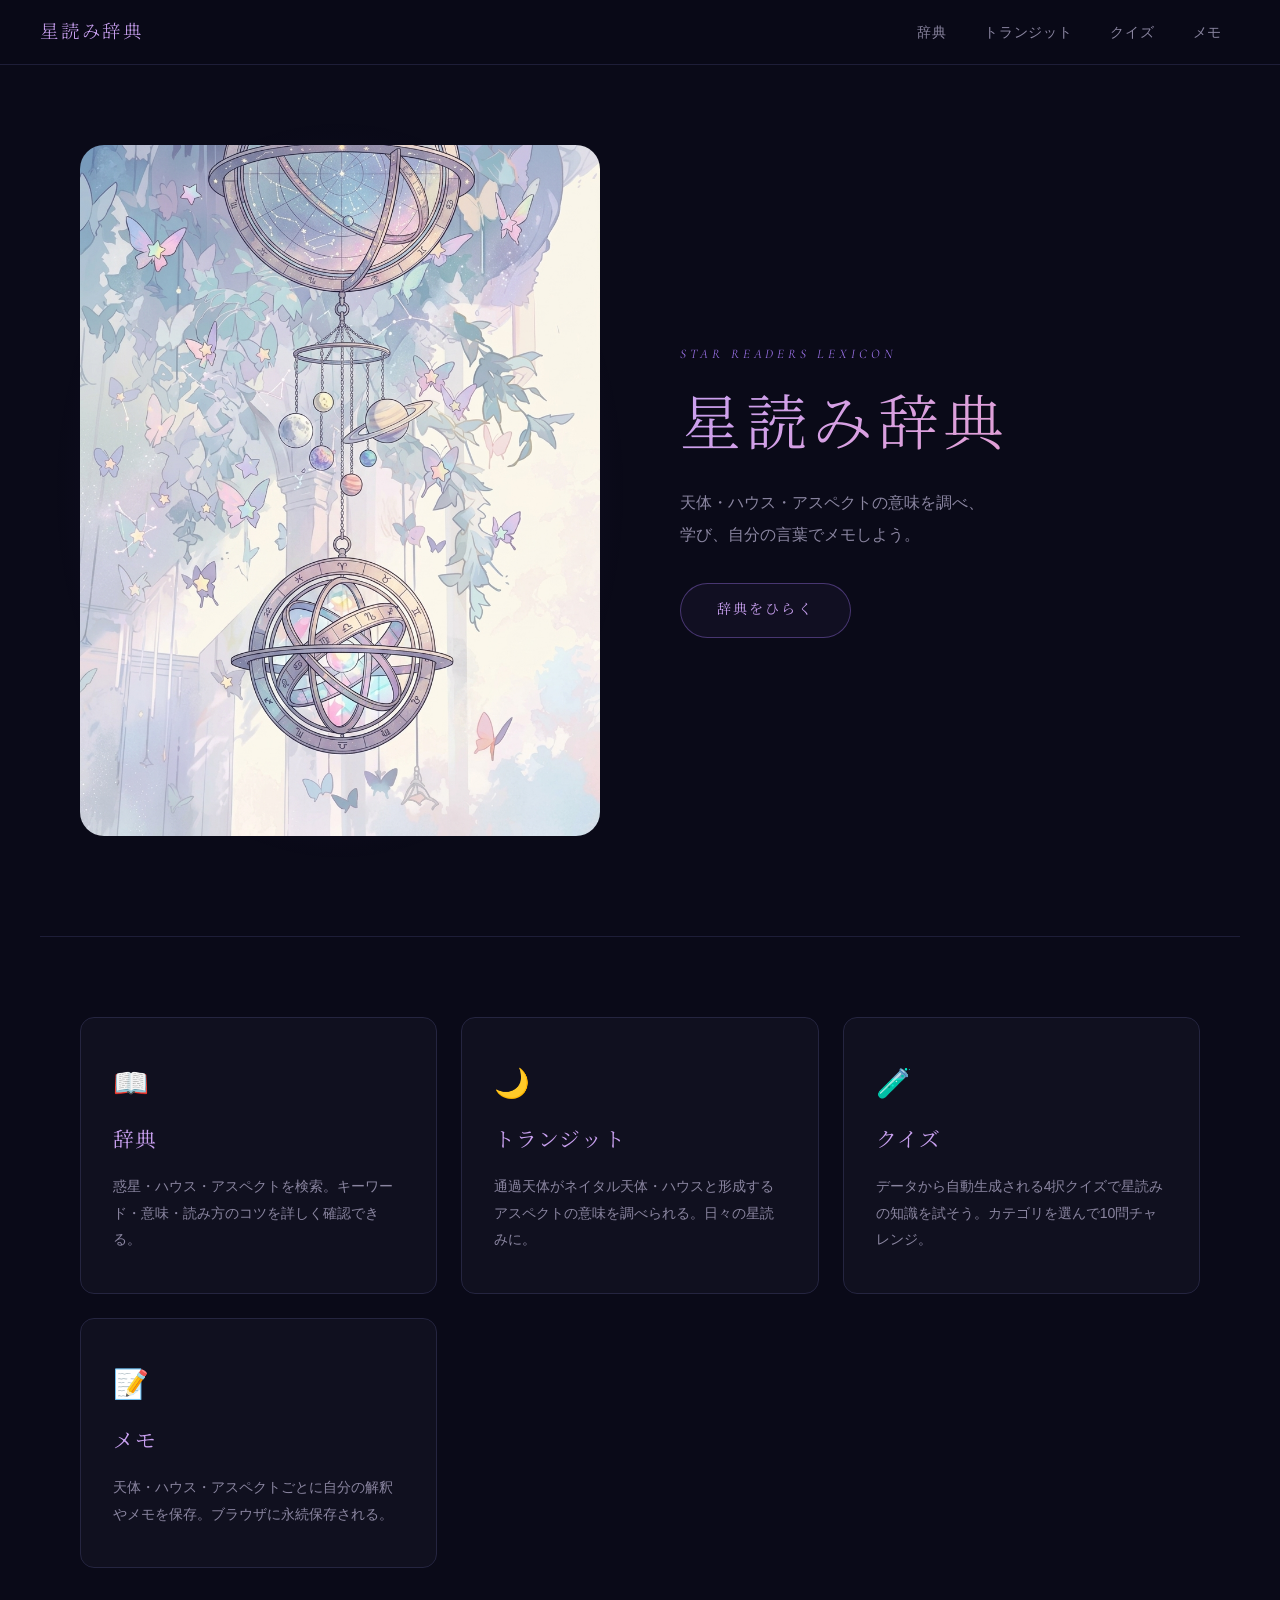
==== commit 9c72a876: "feat: トランジット読みページを追加（月×全天体・全ハウス） Co-Authored-By: Claude Sonnet 4.6 <noreply@anthropic.com>" ====
--- a/index.html
+++ b/index.html
@@ -17,6 +17,7 @@
       <a class="nav-logo" href="index.html">星読み辞典</a>
       <div class="nav-links">
         <a href="dictionary.html">辞典</a>
+        <a href="transits.html">トランジット</a>
         <a href="quiz.html">クイズ</a>
         <a href="memo.html">メモ</a>
       </div>
@@ -42,6 +43,11 @@
         <h2>辞典</h2>
         <p>惑星・ハウス・アスペクトを検索。キーワード・意味・読み方のコツを詳しく確認できる。</p>
       </a>
+      <a class="feature-card" href="transits.html">
+        <span class="feature-icon">🌙</span>
+        <h2>トランジット</h2>
+        <p>通過天体がネイタル天体・ハウスと形成するアスペクトの意味を調べられる。日々の星読みに。</p>
+      </a>
       <a class="feature-card" href="quiz.html">
         <span class="feature-icon">🧪</span>
         <h2>クイズ</h2>
